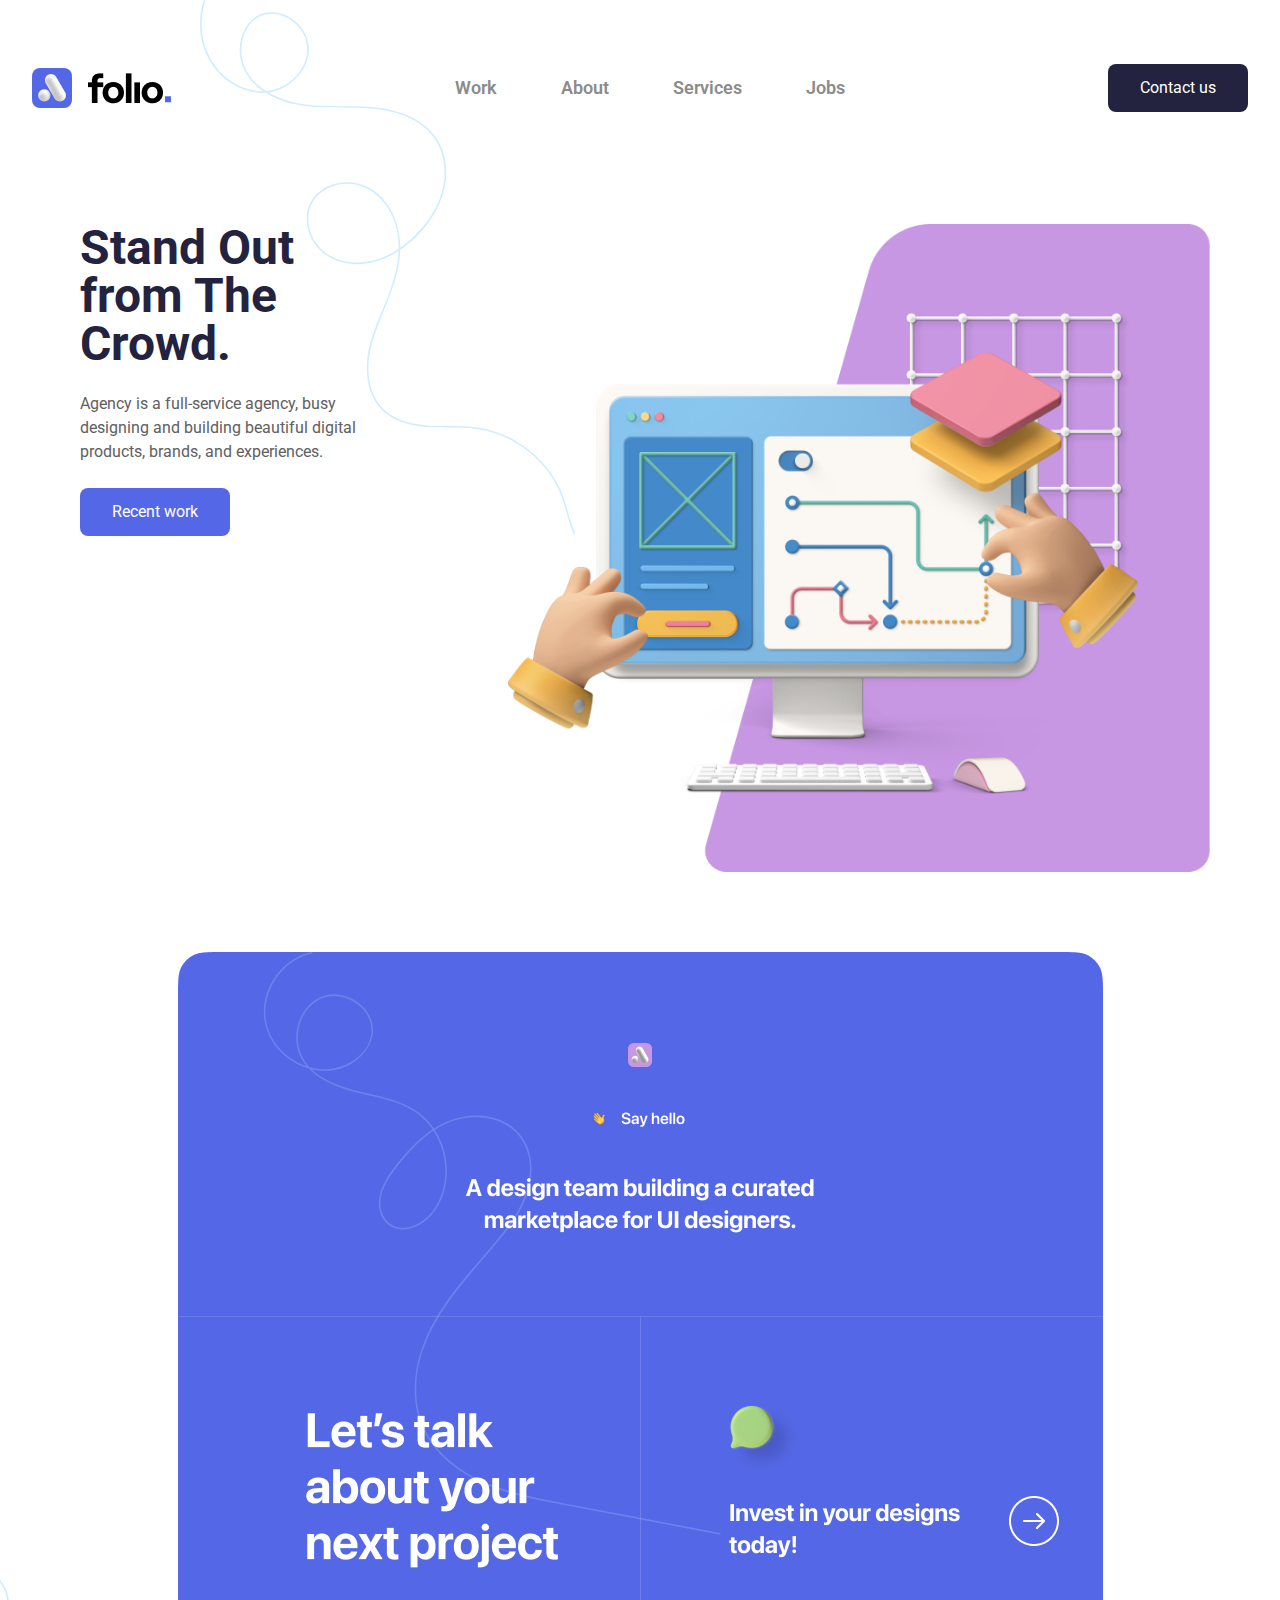
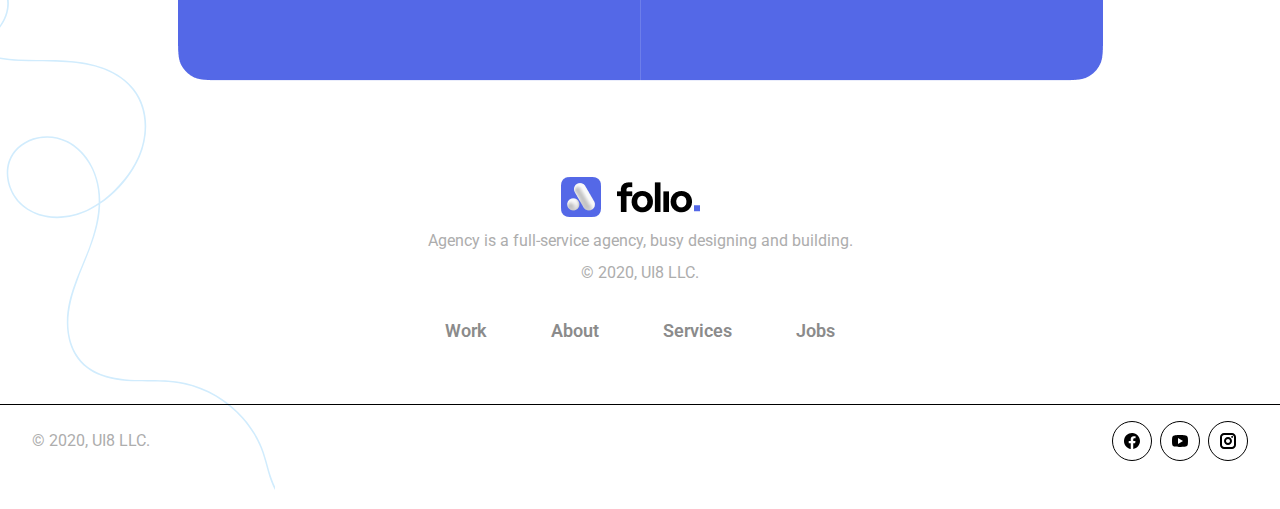
==== index.html @ 1ed80d4e "036 - Update footer to  tablet version" ====
<!DOCTYPE html>
<html lang="en">
  <head>
    <meta charset="UTF-8" />
    <meta http-equiv="X-UA-Compatible" content="IE=edge" />
    <meta name="viewport" content="width=device-width, initial-scale=1.0" />
    <link rel="preconnect" href="https://fonts.googleapis.com" />
    <link rel="preconnect" href="https://fonts.gstatic.com" crossorigin />
    <link
      href="https://fonts.googleapis.com/css2?family=Poppins:wght@400;600;700&family=Roboto:wght@300;400;500;700&display=swap"
      rel="stylesheet"
    />
    <link rel="stylesheet" href="styles/style.css" />
    <title>Document</title>
  </head>
  <body class="path-background">
    <header class="header">
      <img
        src="assets/images/logo.png"
        alt="Logo Folio Agency"
        class="header__logo"
      />
      <nav class="header__navbar">
        <ul class="navbar__links">
          <li class="navbar__link">
            <a href="pages/work.html">Work</a>
          </li>
          <li class="navbar__link">
            <a href="pages/about.html">About</a>
          </li>
          <li class="navbar__link">
            <a href="pages/services.html">Services</a>
          </li>
          <li class="navbar__link">
            <a href="pages/jobs.html">Jobs</a>
          </li>
        </ul>
      </nav>
      <a href="/doiawjdoawi" class="button header__button button-dark"
        >Contact us</a
      >
      <a href="pages/hamburguer.html" class="hamburguer-button">
        <img src="assets/icons/hamburguer.svg" alt="Open menu" />
      </a>
    </header>
    <main>
      <section id="work" class="section work">
        <div class="work__wrapper">
          <h2 class="heading2 light">Stand Out from The Crowd.</h2>
          <p class="work__description">
            Agency is a full-service agency, busy designing and building
            beautiful digital products, brands, and experiences.
          </p>
          <a href="/dawoudhab" class="work__link button">Recent work</a>
        </div>
        <img
          class="work__image"
          src="assets/images/workBackground.png"
          alt="Bento image design example"
        />
      </section>
    </main>
    <footer class="footer">
      <a href="/dawdoauw"
        ><img
          src="assets/images/ContactMobile.png"
          class="footer__img"
          alt="Contact us" />
        <img
          src="assets/images/tablet/contactTablet.png"
          class="footer__img--tablet"
          alt="Contact us"
      /></a>
      <img
        src="assets/images/logo.png"
        class="footer__logo"
        alt="Logo Folio Agency"
      />
      <p class="footer__text">
        Agency is a full-service agency, busy designing and building.
      </p>
      <select name="page" id="page" class="footer__select">
        <option value="home">Home</option>
      </select>

      <div class="footer__social social-links">
        <a href="https://www.facebook.com/"
          ><img src="assets/icons/facebookIcon.svg" alt="facebook icon"
        /></a>
        <a href="https://www.youtube.com/"
          ><img src="assets/icons/youtubeIcon.svg" alt="youtube icon" />
        </a>
        <a href="https://www.instagram.com/"
          ><img src="assets/icons/instagramIcon.svg" alt="instagram icon"
        /></a>
      </div>
      <p class="footer__text">© 2020, UI8 LLC.</p>

      <nav class="header__navbar footer_navbar">
        <ul class="navbar__links">
          <li class="navbar__link">
            <a href="pages/work.html">Work</a>
          </li>
          <li class="navbar__link">
            <a href="pages/about.html">About</a>
          </li>
          <li class="navbar__link">
            <a href="pages/services.html">Services</a>
          </li>
          <li class="navbar__link">
            <a href="pages/jobs.html">Jobs</a>
          </li>
        </ul>
      </nav>
      <div class="footer__footer">
        <p class="footer__text">© 2020, UI8 LLC.</p>
        <div class="footer__social social-links">
          <a href="https://www.facebook.com/"
            ><img src="assets/icons/facebookIcon.svg" alt="facebook icon"
          /></a>
          <a href="https://www.youtube.com/"
            ><img src="assets/icons/youtubeIcon.svg" alt="youtube icon" />
          </a>
          <a href="https://www.instagram.com/"
            ><img src="assets/icons/instagramIcon.svg" alt="instagram icon"
          /></a>
        </div>
      </div>
    </footer>
  </body>
</html>
---- styles/style.css ----
@import url(reset.css);
@import url(variables.css);

@import url(components/header.css);
@import url(components/button.css);
@import url(components/section.css);
@import url(components/sectionTitle.css);
@import url(components/typography.css);
@import url(components/navigateButton.css);
@import url(components/path.css);
@import url(components/footer.css);
@import url(components/socialLinks.css);

@import url(pages/work.css);
@import url(pages/about.css);
@import url(pages/services.css);
@import url(pages/jobs.css);
@import url(pages/hamburguer.css);
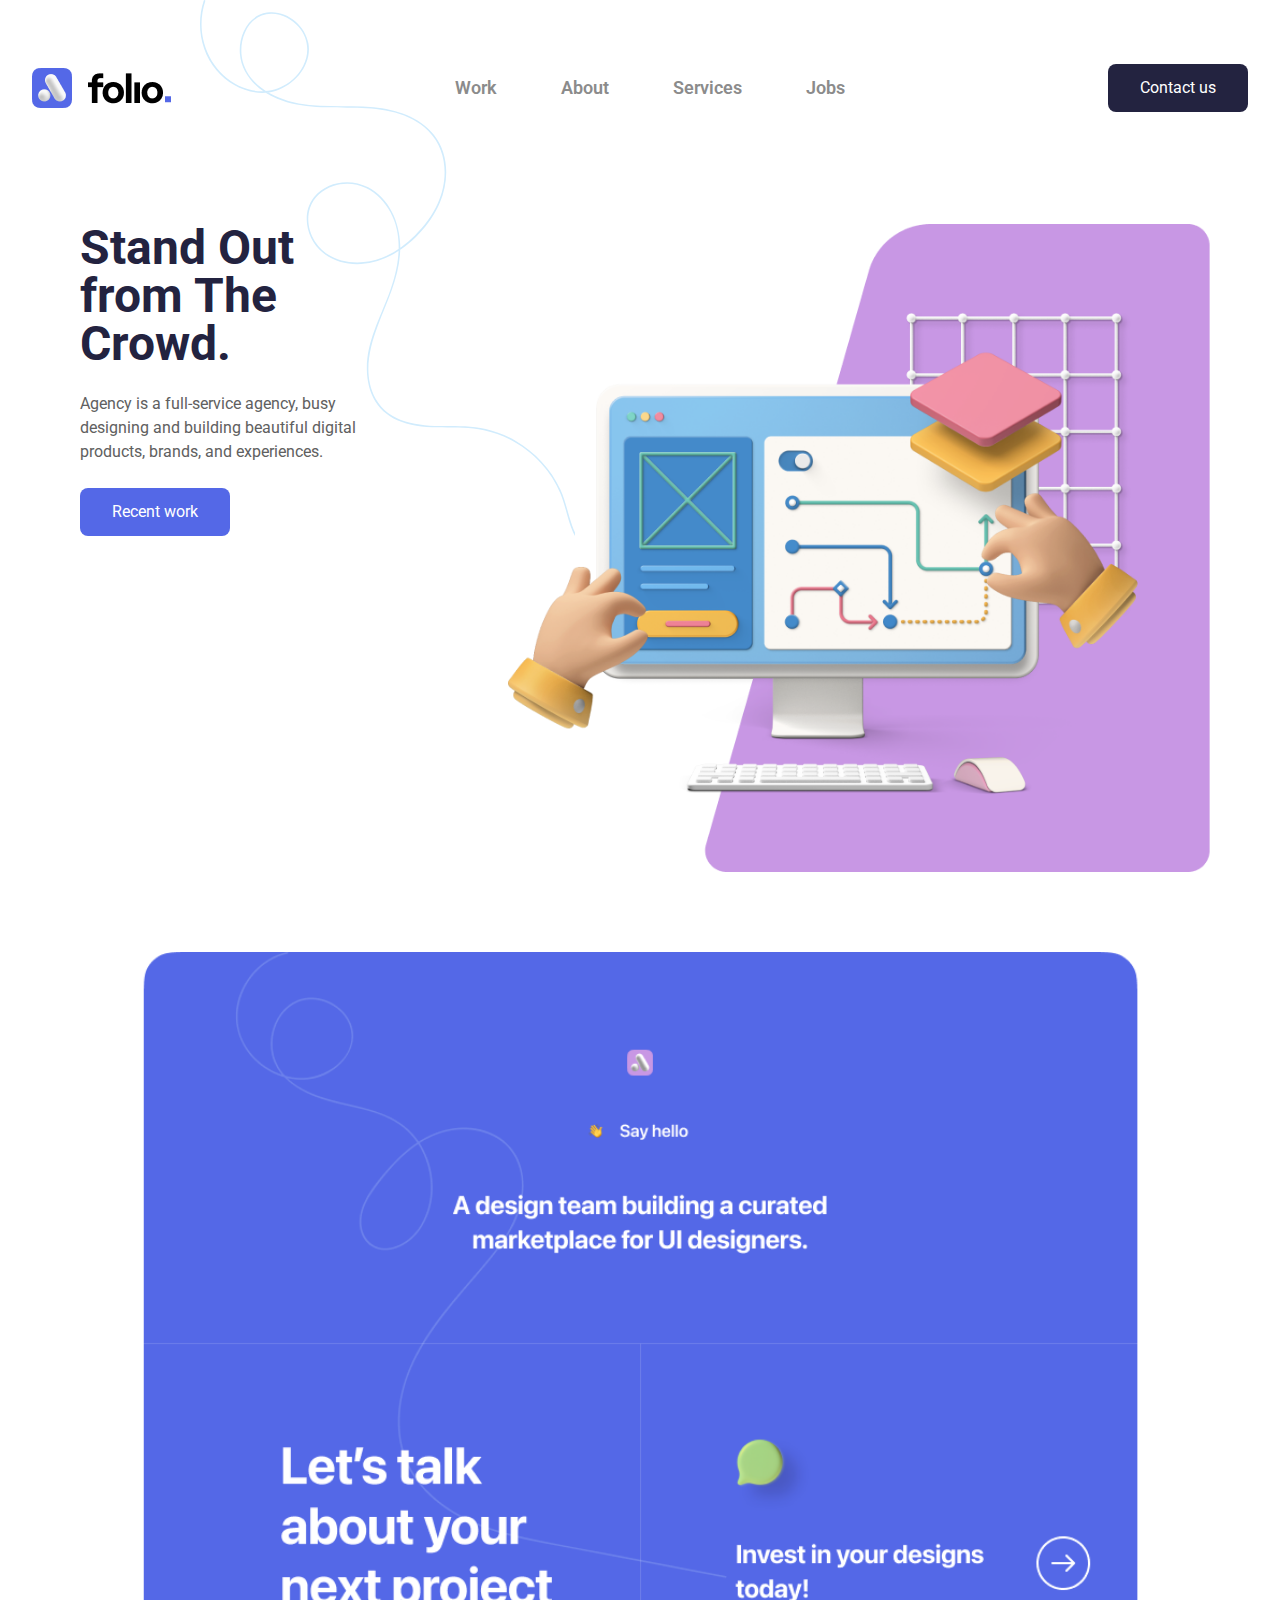
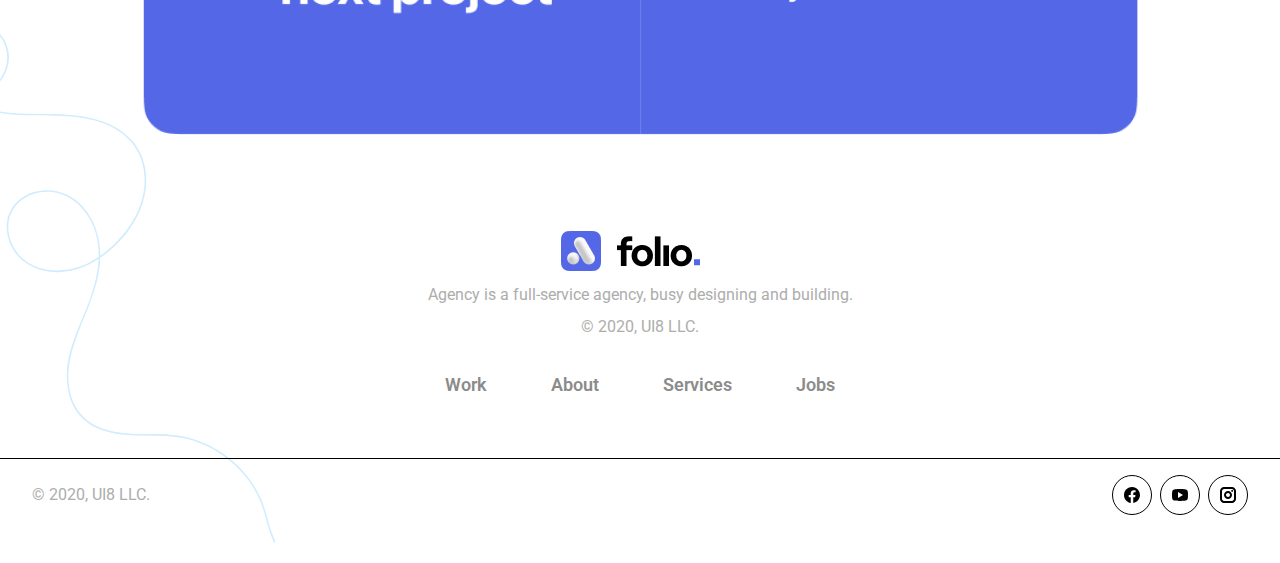
==== commit 79b345af: "037 - Update css of about page for tablet" ====
--- a/index.html
+++ b/index.html
@@ -61,7 +61,7 @@
       </section>
     </main>
     <footer class="footer">
-      <a href="/dawdoauw"
+      <a href="/dawdoauw" class="footer__img footer__img--tablet"
         ><img
           src="assets/images/ContactMobile.png"
           class="footer__img"
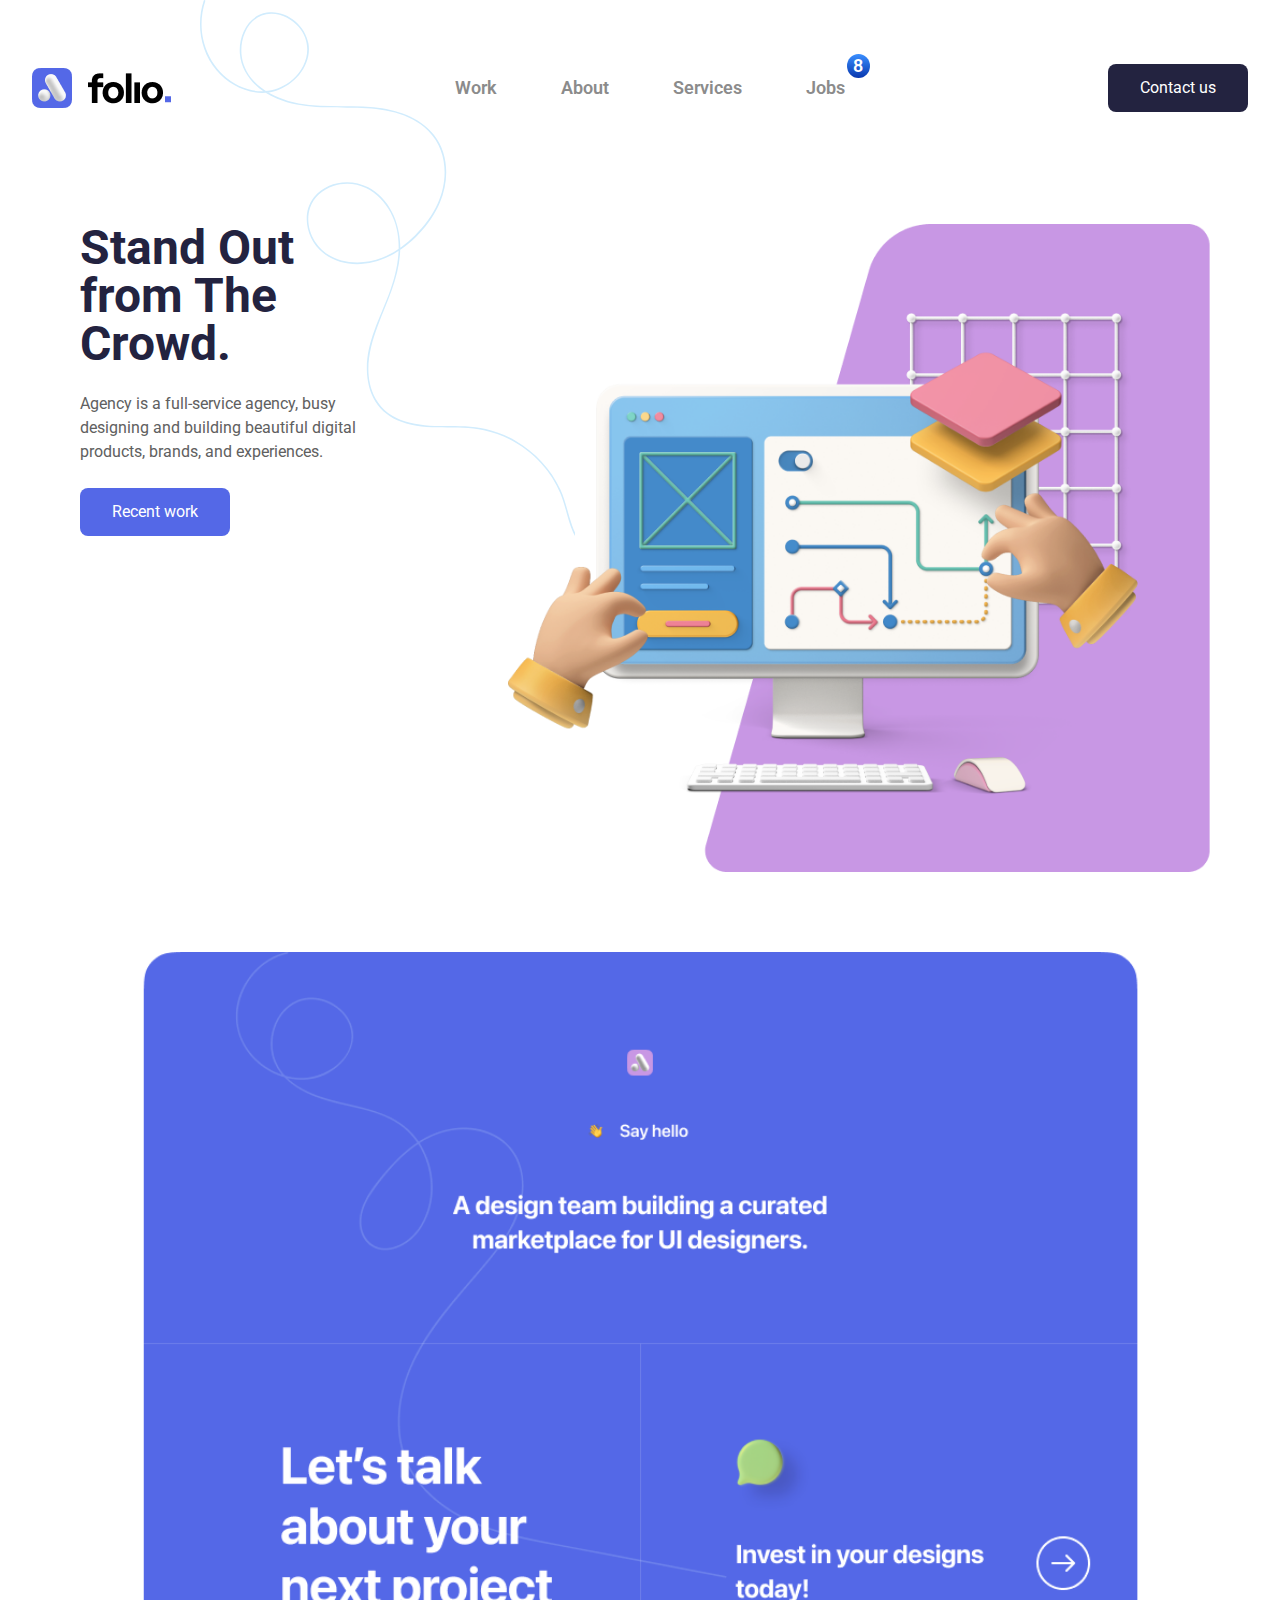
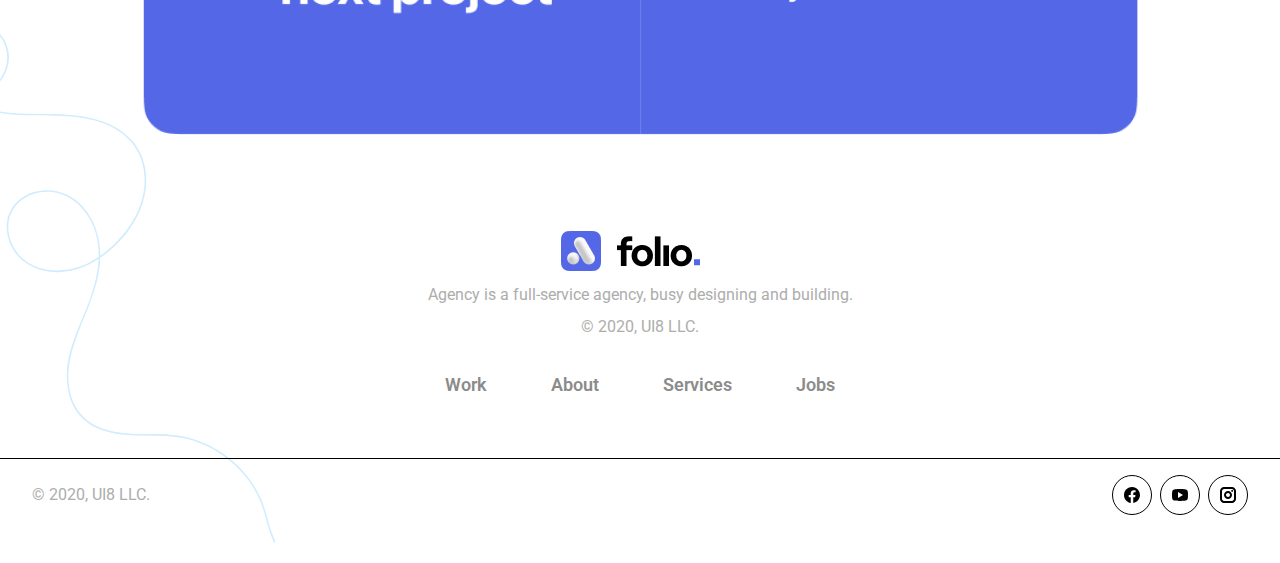
==== commit 2ea34168: "047 - Add notification in header jobs link" ====
--- a/index.html
+++ b/index.html
@@ -32,7 +32,10 @@
             <a href="pages/services.html">Services</a>
           </li>
           <li class="navbar__link">
-            <a href="pages/jobs.html">Jobs</a>
+            <a href="pages/jobs.html"
+              >Jobs
+              <span class="jobs__notification header__notification">8</span>
+            </a>
           </li>
         </ul>
       </nav>
@@ -44,7 +47,7 @@
       </a>
     </header>
     <main>
-      <section id="work" class="section work">
+      <section id="work" class="section hero">
         <div class="work__wrapper">
           <h2 class="heading2 light">Stand Out from The Crowd.</h2>
           <p class="work__description">
@@ -55,7 +58,7 @@
         </div>
         <img
           class="work__image"
-          src="assets/images/workBackground.png"
+          src="assets/images/desktop/index.png"
           alt="Bento image design example"
         />
       </section>
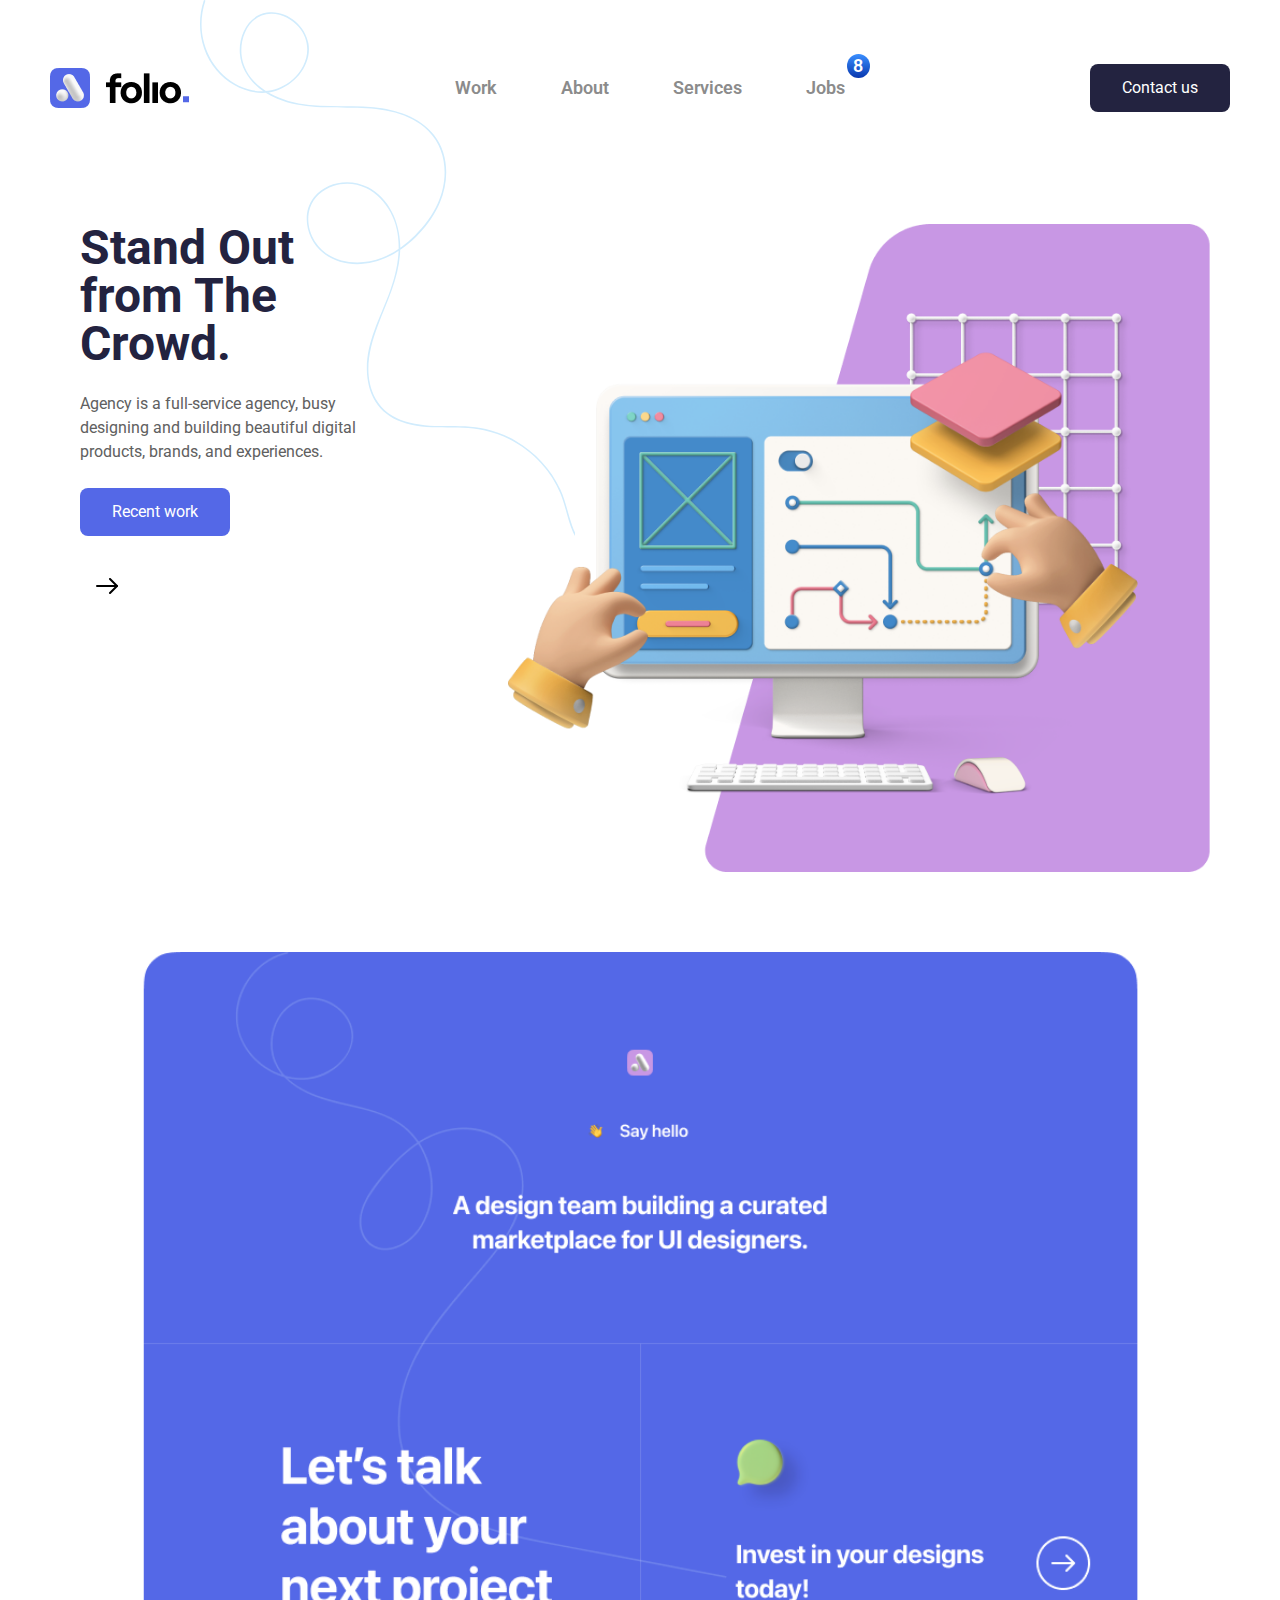
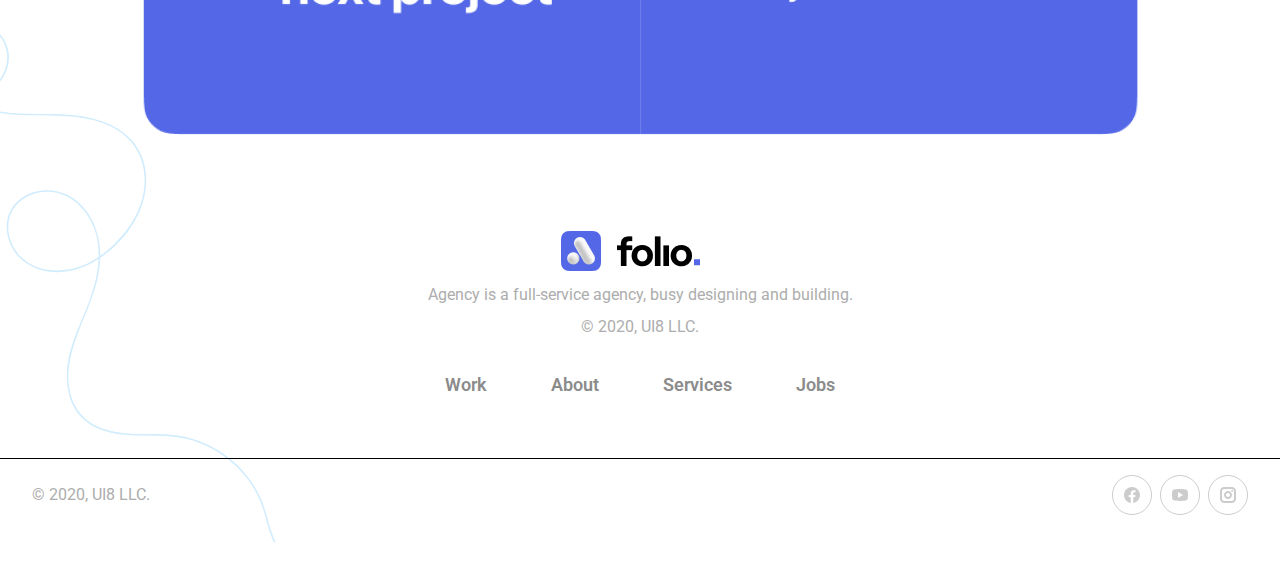
==== commit 95438090: "049 - Fix navigation in index.html and work.html" ====
--- a/index.html
+++ b/index.html
@@ -55,6 +55,15 @@
             beautiful digital products, brands, and experiences.
           </p>
           <a href="/dawoudhab" class="work__link button">Recent work</a>
+          <div class="navigate-button-wrapper">
+            <a
+              href="pages/work.html"
+              class="navigate-button navigate-button--light"
+              aria-label="next image"
+            >
+              <img src="../assets/icons/rightArrow.svg" alt="Right arrow" />
+            </a>
+          </div>
         </div>
         <img
           class="work__image"
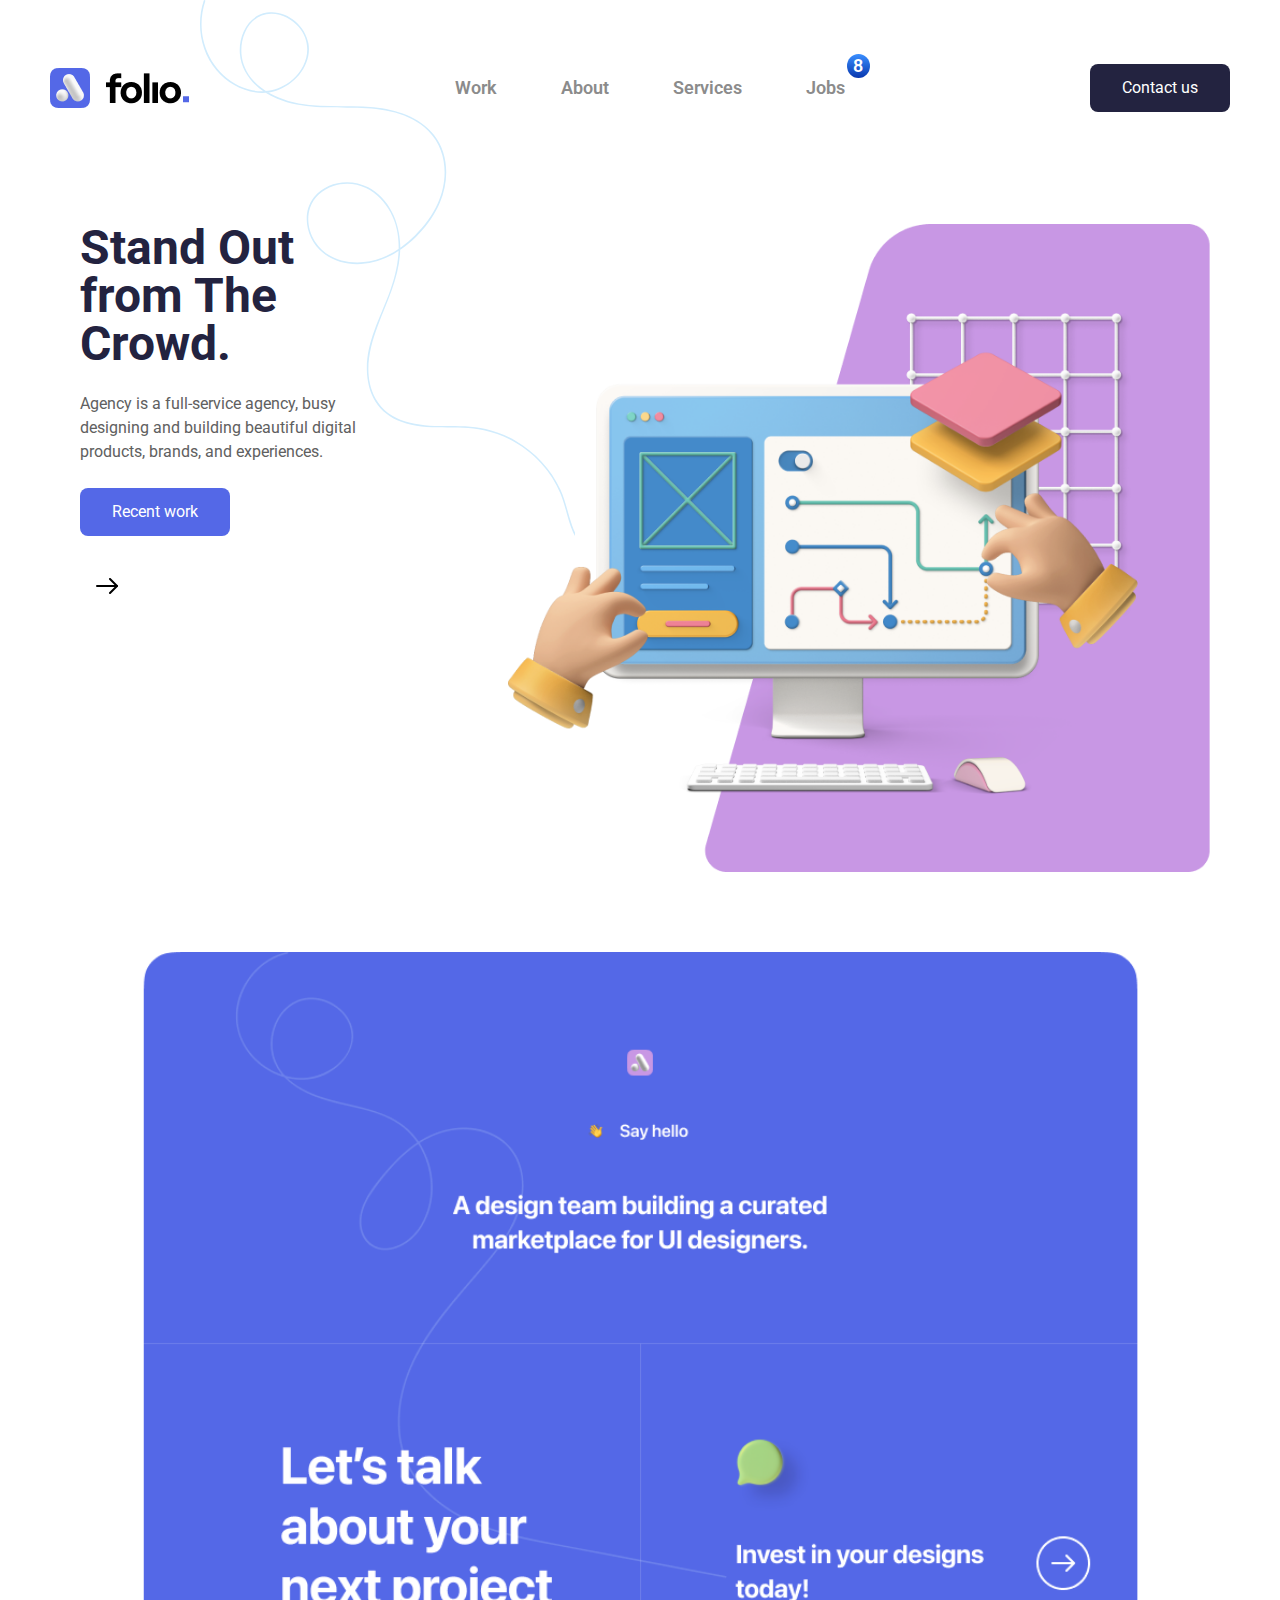
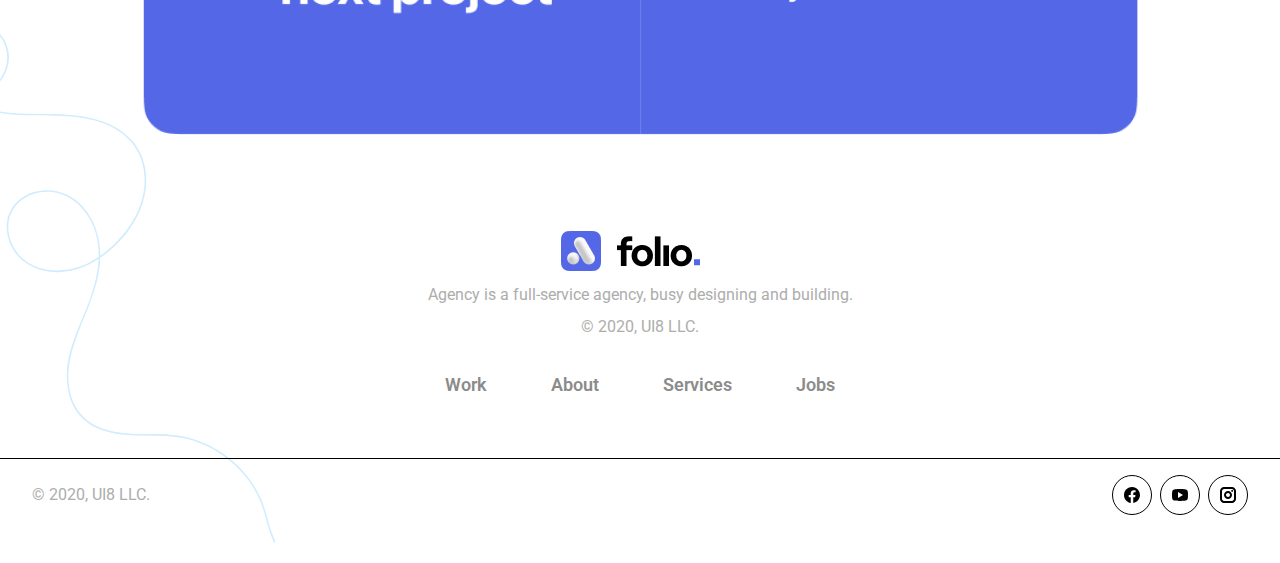
==== commit c6288f1e: "052 - Fix overflow in index.html" ====
--- a/index.html
+++ b/index.html
@@ -13,7 +13,7 @@
     <link rel="stylesheet" href="styles/style.css" />
     <title>Document</title>
   </head>
-  <body class="path-background">
+  <body class="path-background hero__page">
     <header class="header">
       <img
         src="assets/images/logo.png"
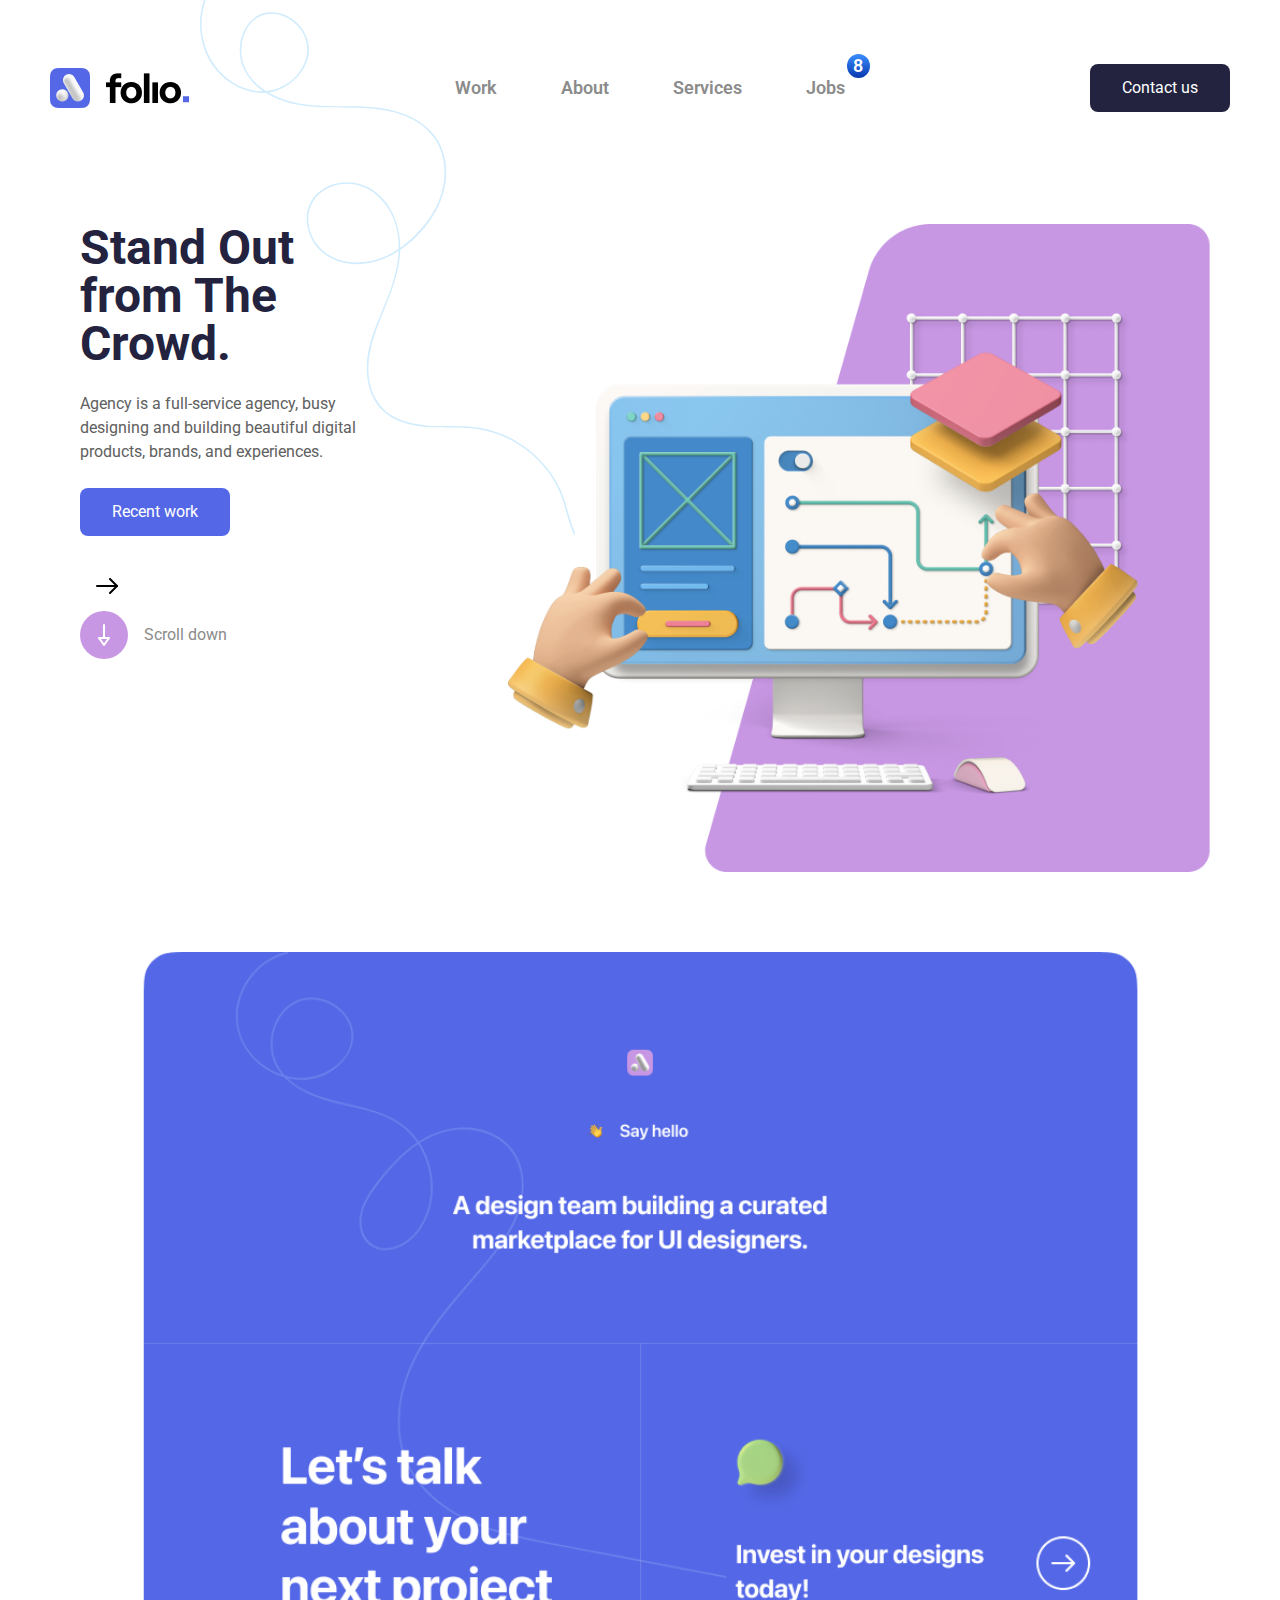
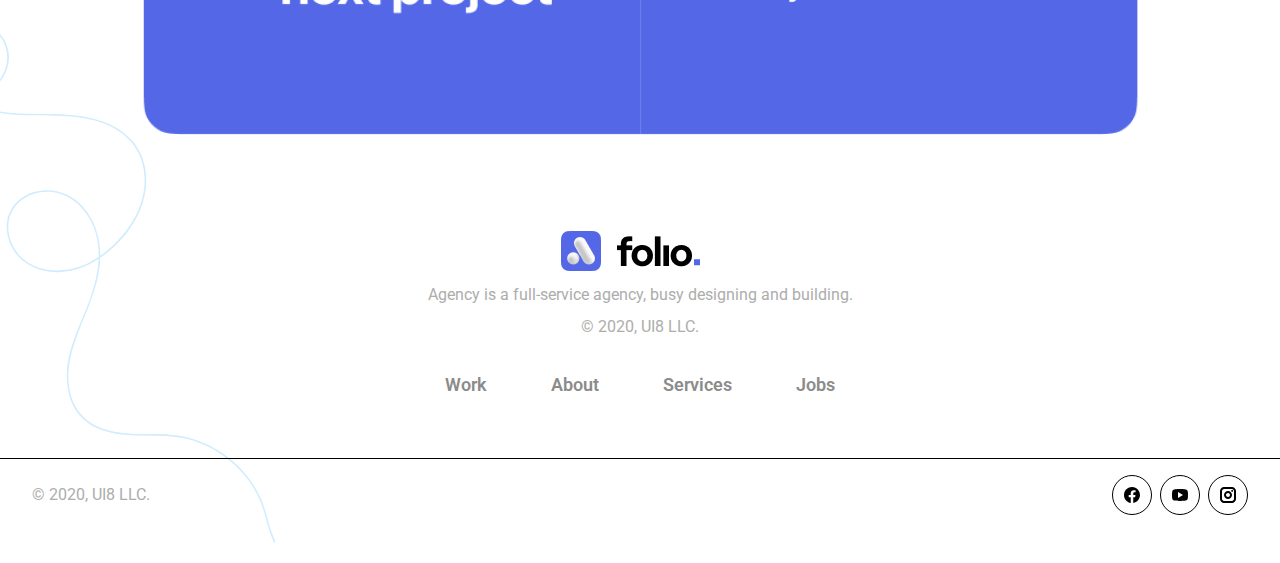
==== commit be0364fc: "053 - Add scroll button" ====
--- a/index.html
+++ b/index.html
@@ -63,6 +63,12 @@
             >
               <img src="../assets/icons/rightArrow.svg" alt="Right arrow" />
             </a>
+            <a href="/diwapow" class="scroll__button"
+              ><div class="scroll__img">
+                <img src="assets/icons/downArrow.svg" alt="down arrow" />
+              </div>
+              Scroll down</a
+            >
           </div>
         </div>
         <img
--- a/styles/style.css
+++ b/styles/style.css
@@ -10,6 +10,7 @@
 @import url(components/path.css);
 @import url(components/footer.css);
 @import url(components/socialLinks.css);
+@import url(components/scrollButton.css);
 
 @import url(pages/work.css);
 @import url(pages/about.css);
